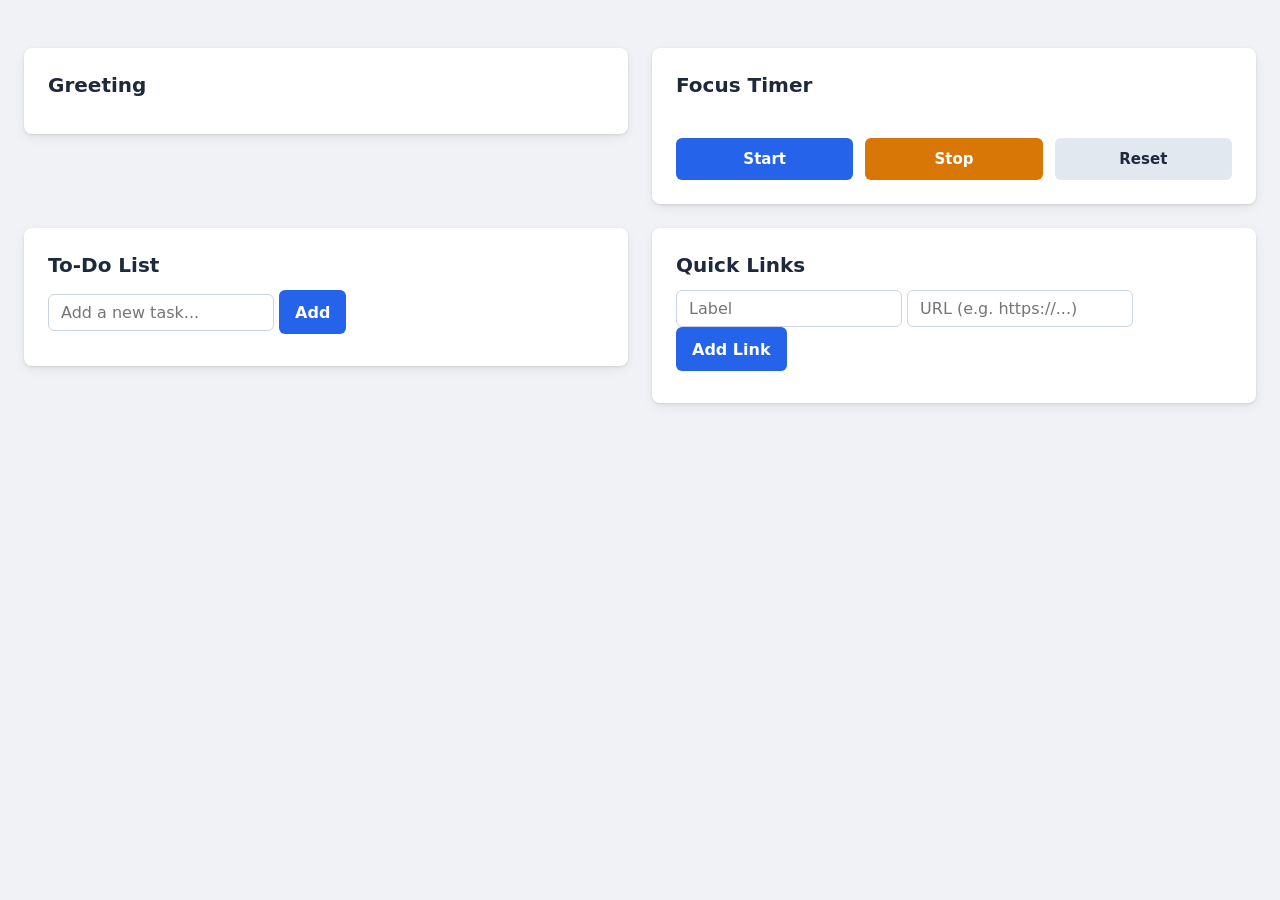
==== index.html @ 90d501cf "init project creation" ====
<!DOCTYPE html>
<html lang="en">
  <head>
    <meta charset="UTF-8" />
    <meta name="viewport" content="width=device-width, initial-scale=1.0" />
    <title>To-Do Life Dashboard</title>
    <link rel="stylesheet" href="css/style.css" />
  </head>
  <body>
    <div id="storage-warning-banner" hidden>
      Storage unavailable — data will not be saved this session.
    </div>

    <section id="greeting-widget">
      <h2>Greeting</h2>
      <p id="greeting-text"></p>
      <p id="clock-display"></p>
      <p id="date-display"></p>
    </section>

    <section id="timer-widget">
      <h2>Focus Timer</h2>
      <p id="timer-display"></p>
      <div class="timer-button-row">
        <button id="timer-start">Start</button>
        <button id="timer-stop">Stop</button>
        <button id="timer-reset">Reset</button>
      </div>
      <p id="timer-alert" hidden></p>
    </section>

    <section id="todo-widget">
      <h2>To-Do List</h2>
      <input id="task-input" maxlength="200" type="text" placeholder="Add a new task..." />
      <button id="task-add-btn">Add</button>
      <p id="task-input-error" hidden></p>
      <ul id="task-list"></ul>
    </section>

    <section id="quicklinks-widget">
      <h2>Quick Links</h2>
      <input id="ql-label-input" maxlength="50" type="text" placeholder="Label" />
      <input id="ql-url-input" maxlength="2048" type="url" placeholder="URL (e.g. https://...)" />
      <button id="ql-add-btn">Add Link</button>
      <p id="ql-input-error" hidden></p>
      <div id="quick-links-panel"></div>
    </section>

    <script src="js/app.js" defer></script>
  </body>
</html>
---- css/style.css ----
/* ==========================================================================
   CSS Custom Properties (Design Tokens)
   ========================================================================== */

:root {
  /* Typography */
  --font-family: 'Segoe UI', system-ui, -apple-system, sans-serif;

  /* Spacing scale — multiples of 4px */
  --space-1: 4px;
  --space-2: 8px;
  --space-3: 12px;
  --space-4: 16px;
  --space-5: 20px;
  --space-6: 24px;
  --space-8: 32px;

  /* Color tokens */
  --color-bg:          #f0f2f5;
  --color-surface:     #ffffff;
  --color-primary:     #2563eb;
  --color-text:        #1e293b;
  --color-text-muted:  #64748b;
  --color-error:       #dc2626;
  --color-warning:     #d97706;
  --color-border:      #cbd5e1;
}

/* ==========================================================================
   Box-Sizing Reset
   ========================================================================== */

*,
*::before,
*::after {
  box-sizing: border-box;
}

/* ==========================================================================
   Base / Body
   ========================================================================== */

body {
  margin: 0;
  font-family: var(--font-family);
  font-size: 16px;           /* body text baseline */
  line-height: 1.5;
  background-color: var(--color-bg);
  color: var(--color-text);
}

p {
  font-size: 16px;
  margin: 0 0 var(--space-4);
}

/* ==========================================================================
   Typography — Headings
   Widget headings must be at least 4px larger than body text (≥ 20px)
   ========================================================================== */

h1 {
  font-size: 32px;
  margin: 0 0 var(--space-4);
  line-height: 1.2;
}

h2 {
  font-size: 20px;   /* 16px body + 4px = 20px minimum */
  margin: 0 0 var(--space-3);
  line-height: 1.3;
}

h3 {
  font-size: 18px;
  margin: 0 0 var(--space-2);
  line-height: 1.3;
}

h4,
h5,
h6 {
  font-size: 16px;
  margin: 0 0 var(--space-2);
  line-height: 1.3;
}

/* ==========================================================================
   Storage Warning Banner
   ========================================================================== */

#storage-warning-banner {
  background-color: var(--color-warning);
  color: #ffffff;
  text-align: center;
  padding: var(--space-3) var(--space-4);
  font-size: 14px;
  font-weight: 600;
}

/* ==========================================================================
   Dashboard Grid Layout  (Req 11.2, 11.4)
   Four widget sections arranged in a 2×2 grid on desktop,
   collapsing to a single column on narrow viewports.
   ========================================================================== */

body {
  /* Extend the body reset to also act as the grid host */
  display: grid;
  grid-template-columns: repeat(2, 1fr);
  grid-template-rows: auto;
  gap: var(--space-6);
  align-items: start;
  padding: var(--space-6);
  /* Reserve the first full-width row for the storage banner */
  grid-template-areas:
    "banner  banner"
    "greet   timer"
    "todo    links";
}

#storage-warning-banner {
  grid-area: banner;
}

#greeting-widget  { grid-area: greet; }
#timer-widget     { grid-area: timer; }
#todo-widget      { grid-area: todo;  }
#quicklinks-widget { grid-area: links; }

/* ==========================================================================
   Widget Cards  (Req 11.4)
   Consistent padding, border-radius, surface colour, and subtle shadow
   applied to every <section> on the dashboard.
   ========================================================================== */

section {
  background-color: var(--color-surface);
  border-radius: 8px;
  padding: var(--space-6);
  box-shadow: 0 1px 3px rgba(0, 0, 0, 0.10),
              0 4px 12px rgba(0, 0, 0, 0.06);
  /* Ensure cards don't collapse when their content is short */
  min-width: 0;
}

/* ==========================================================================
   Responsive — single column on narrow viewports  (Req 11.2)
   ========================================================================== */

@media (max-width: 768px) {
  body {
    grid-template-columns: 1fr;
    grid-template-areas:
      "banner"
      "greet"
      "timer"
      "todo"
      "links";
    padding: var(--space-4);
    gap: var(--space-4);
  }
}

/* ==========================================================================
   Greeting Widget  (Req 1.1, 2.8)
   ========================================================================== */

#greeting-text {
  font-size: 22px;
  font-weight: 700;
  color: var(--color-text);
  margin: 0 0 var(--space-3);
}

#clock-display {
  font-size: 48px;
  font-weight: 700;
  color: var(--color-primary);
  letter-spacing: 0.05em;
  margin: 0 0 var(--space-2);
  line-height: 1.1;
}

#date-display {
  font-size: 14px;
  color: var(--color-text-muted);
  margin: 0;
}

/* ==========================================================================
   Focus Timer Widget  (Req 2.8, 2.9)
   ========================================================================== */

#timer-display {
  font-size: 56px;
  font-weight: 700;
  color: var(--color-primary);
  text-align: center;
  font-variant-numeric: tabular-nums;
  letter-spacing: 0.04em;
  margin: 0 0 var(--space-5);
  line-height: 1.1;
}

/* Button row */
#timer-widget .timer-controls,
#timer-widget > button {
  /* Buttons are direct children — wrap them in a flex row */
  display: inline-flex; /* fallback for unwrapped buttons */
}

/* Flex container for the three timer buttons */
#timer-widget {
  display: flex;
  flex-direction: column;
}

#timer-start,
#timer-stop,
#timer-reset {
  cursor: pointer;
  border: none;
  font-family: inherit;
  font-size: 15px;
  font-weight: 600;
  padding: var(--space-3) var(--space-5);
  border-radius: 6px;
  flex: 1;
  transition: opacity 0.15s ease, filter 0.15s ease;
}

#timer-start:hover,
#timer-stop:hover,
#timer-reset:hover {
  filter: brightness(0.92);
}

#timer-start:active,
#timer-stop:active,
#timer-reset:active {
  filter: brightness(0.85);
}

#timer-start {
  background-color: var(--color-primary);
  color: #ffffff;
}

#timer-stop {
  background-color: var(--color-warning);
  color: #ffffff;
}

#timer-reset {
  background-color: #e2e8f0;
  color: var(--color-text);
}

/* Flex row that groups the three buttons together */
.timer-button-row {
  display: flex;
  flex-direction: row;
  gap: var(--space-3);
  margin-top: var(--space-2);
}

/* Timer alert notice */
#timer-alert {
  background-color: var(--color-primary);
  color: #ffffff;
  padding: var(--space-3) var(--space-4);
  border-radius: 6px;
  text-align: center;
  font-weight: 600;
  font-size: 15px;
  margin-top: var(--space-4);
}

/* General button baseline (covers all widget buttons) */
button {
  cursor: pointer;
  border: none;
  font-family: inherit;
}

/* ==========================================================================
   To-Do List Widget  (Req 5.2, 5.3, 6.2, 3.3)
   ========================================================================== */

/* Task input row — input and button side by side */
#todo-widget .task-input-row {
  display: flex;
  flex-direction: row;
  gap: var(--space-2);
  margin-bottom: var(--space-2);
}

#task-input {
  flex-grow: 1;
  padding: var(--space-2) var(--space-3);
  border: 1px solid var(--color-border);
  border-radius: 6px;
  font-size: 16px;
  font-family: var(--font-family);
  color: var(--color-text);
  background-color: var(--color-surface);
  outline-offset: 2px;
}

#task-input:focus {
  outline: 2px solid var(--color-primary);
  border-color: var(--color-primary);
}

#task-add-btn {
  padding: var(--space-2) var(--space-4);
  background-color: var(--color-primary);
  color: #ffffff;
  border: none;
  border-radius: 6px;
  font-size: 16px;
  font-family: var(--font-family);
  font-weight: 600;
  cursor: pointer;
  white-space: nowrap;
  min-height: 44px;
}

#task-add-btn:hover {
  background-color: #1d4ed8;
}

#task-add-btn:active {
  background-color: #1e40af;
}

/* Inline error message  (Req 6.2) */
#task-input-error {
  display: block;
  color: var(--color-error);
  font-size: 14px;
  margin-bottom: var(--space-2);
}

/* Task list container */
#task-list {
  list-style: none;
  padding: 0;
  margin: 0;
}

/* Individual task rows  (Req 5.2) — minimum 44px touch target */
#task-list li {
  display: flex;
  align-items: center;
  gap: var(--space-2);
  min-height: 44px;
  padding: var(--space-2) 0;
  border-bottom: 1px solid var(--color-border);
}

#task-list li:last-child {
  border-bottom: none;
}

/* Task description text fills available space */
#task-list li .task-desc {
  flex-grow: 1;
  font-size: 16px;
  word-break: break-word;
}

/* Completed task state  (Req 5.3) */
#task-list li.completed {
  opacity: 0.6;
}

#task-list li.completed .task-desc {
  text-decoration: line-through;
}

/* Pending-deletion task state  (Req 3.3) */
#task-list li.pending-delete {
  color: var(--color-text-muted);
  font-style: italic;
  background-color: #f8fafc;
}

#task-list li.pending-delete .task-desc {
  text-decoration: none; /* don't conflict with completed style */
}

/* Task action buttons (edit / delete / undo)  (Req 5.2) */
#task-list li button {
  flex-shrink: 0;
  min-width: 44px;
  min-height: 44px;
  padding: var(--space-1) var(--space-2);
  border: 1px solid var(--color-border);
  border-radius: 4px;
  background-color: var(--color-surface);
  color: var(--color-text-muted);
  font-size: 14px;
  font-family: var(--font-family);
  cursor: pointer;
  line-height: 1;
}

#task-list li button:hover {
  background-color: var(--color-bg);
  color: var(--color-text);
  border-color: #94a3b8;
}

#task-list li button:active {
  background-color: #e2e8f0;
}

/* Undo button — slightly highlighted to draw attention during delete window */
#task-list li button.undo-btn {
  color: var(--color-primary);
  border-color: var(--color-primary);
}

#task-list li button.undo-btn:hover {
  background-color: #eff6ff;
}

/* ==========================================================================
   Quick Links Widget  (Req 9.2, 10.3)
   ========================================================================== */

/* Add-link form — label input, URL input, and button in a flex row */
#quicklinks-widget .add-link-form {
  display: flex;
  flex-direction: row;
  flex-wrap: wrap;
  gap: var(--space-2);
  margin-bottom: var(--space-2);
}

#ql-label-input,
#ql-url-input {
  flex: 1 1 120px;
  padding: var(--space-2) var(--space-3);
  border: 1px solid var(--color-border);
  border-radius: 6px;
  font-size: 16px;
  font-family: var(--font-family);
  color: var(--color-text);
  background-color: var(--color-surface);
  outline-offset: 2px;
}

#ql-label-input:focus,
#ql-url-input:focus {
  outline: 2px solid var(--color-primary);
  border-color: var(--color-primary);
}

#ql-add-btn {
  padding: var(--space-2) var(--space-4);
  background-color: var(--color-primary);
  color: #ffffff;
  border: none;
  border-radius: 6px;
  font-size: 16px;
  font-family: var(--font-family);
  font-weight: 600;
  cursor: pointer;
  white-space: nowrap;
  min-height: 44px;
}

#ql-add-btn:hover {
  background-color: #1d4ed8;
}

#ql-add-btn:active {
  background-color: #1e40af;
}

/* Inline error message — mirrors #task-input-error  (Req 9.2) */
#ql-input-error {
  display: block;
  color: var(--color-error);
  font-size: 14px;
  margin-bottom: var(--space-2);
}

/* Links panel — wrapping flex row of link+delete pairs */
#quick-links-panel {
  display: flex;
  flex-wrap: wrap;
  gap: var(--space-2);
}

/* Individual quick-link button  (Req 10.3 — truncate overflow) */
.quick-link-btn {
  max-width: 150px;
  overflow: hidden;
  text-overflow: ellipsis;
  white-space: nowrap;
  padding: var(--space-2) var(--space-3);
  border-radius: 6px;
  background-color: var(--color-primary);
  color: #ffffff;
  border: none;
  font-size: 14px;
  font-family: var(--font-family);
  font-weight: 500;
  cursor: pointer;
  min-height: 36px;
  transition: background-color 0.15s ease;
}

.quick-link-btn:hover {
  background-color: #1d4ed8;
}

.quick-link-btn:active {
  background-color: #1e40af;
}

/* Delete button beside each quick-link  (small, compact) */
.ql-delete-btn {
  padding: var(--space-1) var(--space-2);
  border: 1px solid var(--color-border);
  border-radius: 6px;
  background-color: transparent;
  color: var(--color-text-muted);
  font-size: 12px;
  font-family: var(--font-family);
  cursor: pointer;
  min-height: 36px;
  line-height: 1;
  align-self: center;
  transition: color 0.15s ease, border-color 0.15s ease;
}

.ql-delete-btn:hover {
  color: var(--color-error);
  border-color: var(--color-error);
}

/* Wrapper that groups one link button with its delete button */
.quick-link-item {
  display: inline-flex;
  align-items: center;
  gap: var(--space-1);
}

/* ==========================================================================
   Storage Warning Banner — sticky enhancement  (Req 8.3)
   Base colours/typography already declared above; extend here.
   The `hidden` HTML attribute hides it by default;
   JS removes that attribute to reveal the banner.
   ========================================================================== */

#storage-warning-banner {
  position: sticky;
  top: 0;
  z-index: 100;
}
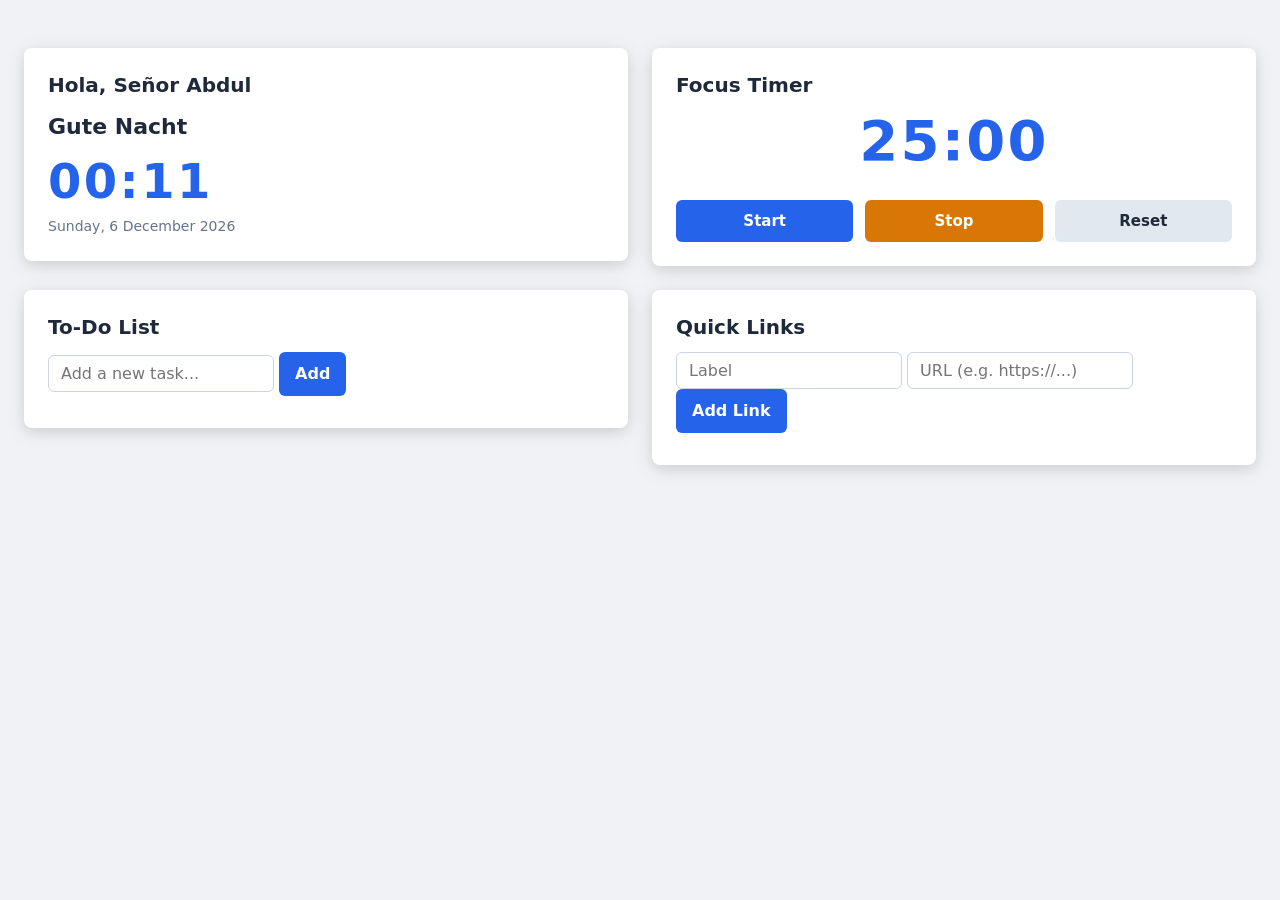
==== commit 07928f0f: "style: change the greeting message" ====
--- a/index.html
+++ b/index.html
@@ -12,7 +12,7 @@
     </div>
 
     <section id="greeting-widget">
-      <h2>Greeting</h2>
+      <h2>Hola, Señor Abdul</h2>
       <p id="greeting-text"></p>
       <p id="clock-display"></p>
       <p id="date-display"></p>
--- a/css/style.css
+++ b/css/style.css
@@ -138,7 +138,7 @@
   background-color: var(--color-surface);
   border-radius: 8px;
   padding: var(--space-6);
-  box-shadow: 0 1px 3px rgba(0, 0, 0, 0.10),
+  box-shadow: 0 4px 20px rgba(0, 0, 0, 0.10),
               0 4px 12px rgba(0, 0, 0, 0.06);
   /* Ensure cards don't collapse when their content is short */
   min-width: 0;
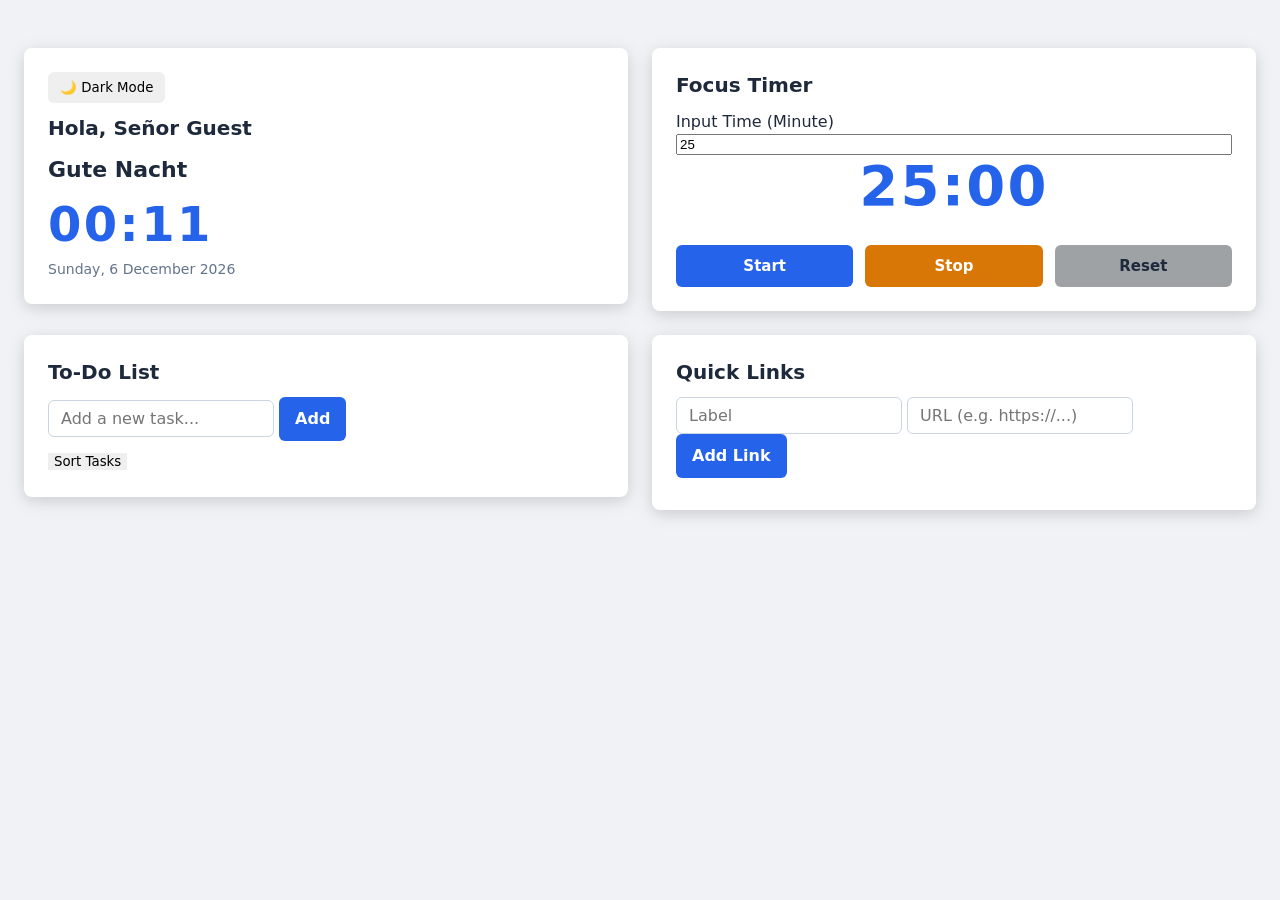
==== commit aefbdd68: "feat: add challenge feature - add dark/light theme, - add custom greeting based on name entered by u" ====
--- a/index.html
+++ b/index.html
@@ -1,51 +1,63 @@
 <!DOCTYPE html>
 <html lang="en">
-  <head>
-    <meta charset="UTF-8" />
-    <meta name="viewport" content="width=device-width, initial-scale=1.0" />
-    <title>To-Do Life Dashboard</title>
-    <link rel="stylesheet" href="css/style.css" />
-  </head>
-  <body>
-    <div id="storage-warning-banner" hidden>
-      Storage unavailable — data will not be saved this session.
+
+<head>
+  <meta charset="UTF-8" />
+  <meta name="viewport" content="width=device-width, initial-scale=1.0" />
+  <title>To-Do Life Dashboard</title>
+  <link rel="stylesheet" href="css/style.css" />
+</head>
+
+<body>
+  <div id="storage-warning-banner" hidden>
+    Storage unavailable — data will not be saved this session.
+  </div>
+
+  <section id="greeting-widget">
+    <button id="theme-toggle">🌙 Dark Mode</button>
+    <h2 id="username-greeting">Hola, Señor Guest</h2>
+    <p id="greeting-text"></p>
+    <p id="clock-display"></p>
+    <p id="date-display"></p>
+
+
+
+  </section>
+
+  <section id="timer-widget">
+    <h2>Focus Timer</h2>
+
+    <label for="timer-minutes" placeholder="max 180 minute">Input Time (Minute)</label>
+    <input id="timer-minutes" type="number" min="1" max="180" value="25" />
+
+    <p id="timer-display"></p>
+    <div class="timer-button-row">
+      <button id="timer-start">Start</button>
+      <button id="timer-stop">Stop</button>
+      <button id="timer-reset">Reset</button>
     </div>
+    <p id="timer-alert" hidden></p>
+  </section>
 
-    <section id="greeting-widget">
-      <h2>Hola, Señor Abdul</h2>
-      <p id="greeting-text"></p>
-      <p id="clock-display"></p>
-      <p id="date-display"></p>
-    </section>
+  <section id="todo-widget">
+    <h2>To-Do List</h2>
+    <input id="task-input" maxlength="200" type="text" placeholder="Add a new task..." />
+    <button id="task-add-btn">Add</button>
+    <p id="task-input-error" hidden></p>
+    <button id="task-sort-btn">Sort Tasks</button>
+    <ul id="task-list"></ul>
+  </section>
 
-    <section id="timer-widget">
-      <h2>Focus Timer</h2>
-      <p id="timer-display"></p>
-      <div class="timer-button-row">
-        <button id="timer-start">Start</button>
-        <button id="timer-stop">Stop</button>
-        <button id="timer-reset">Reset</button>
-      </div>
-      <p id="timer-alert" hidden></p>
-    </section>
+  <section id="quicklinks-widget">
+    <h2>Quick Links</h2>
+    <input id="ql-label-input" maxlength="50" type="text" placeholder="Label" />
+    <input id="ql-url-input" maxlength="2048" type="url" placeholder="URL (e.g. https://...)" />
+    <button id="ql-add-btn">Add Link</button>
+    <p id="ql-input-error" hidden></p>
+    <div id="quick-links-panel"></div>
+  </section>
 
-    <section id="todo-widget">
-      <h2>To-Do List</h2>
-      <input id="task-input" maxlength="200" type="text" placeholder="Add a new task..." />
-      <button id="task-add-btn">Add</button>
-      <p id="task-input-error" hidden></p>
-      <ul id="task-list"></ul>
-    </section>
+  <script src="js/app.js" defer></script>
+</body>
 
-    <section id="quicklinks-widget">
-      <h2>Quick Links</h2>
-      <input id="ql-label-input" maxlength="50" type="text" placeholder="Label" />
-      <input id="ql-url-input" maxlength="2048" type="url" placeholder="URL (e.g. https://...)" />
-      <button id="ql-add-btn">Add Link</button>
-      <p id="ql-input-error" hidden></p>
-      <div id="quick-links-panel"></div>
-    </section>
-
-    <script src="js/app.js" defer></script>
-  </body>
-</html>
+</html>
--- a/css/style.css
+++ b/css/style.css
@@ -253,7 +253,7 @@
 }
 
 #timer-reset {
-  background-color: #e2e8f0;
+  background-color: #9fa2a5;
   color: var(--color-text);
 }
 
@@ -563,3 +563,26 @@
   top: 0;
   z-index: 100;
 }
+
+/** Dark Mode **/
+body.dark-mode {
+  --color-bg: #0f172a;
+  --color-surface: #1e293b;
+  --color-text: #f8fafc;
+  --color-text-muted: #94a3b8;
+  --color-border: #475569;
+}
+
+#theme-toggle {
+  margin-bottom: 12px;
+  padding: 8px 12px;
+  border-radius: 6px;
+  border: none;
+  cursor: pointer;
+}
+
+.pending-delete-label {
+  color: orange;
+  font-size: 12px;
+  font-style: italic;
+}
